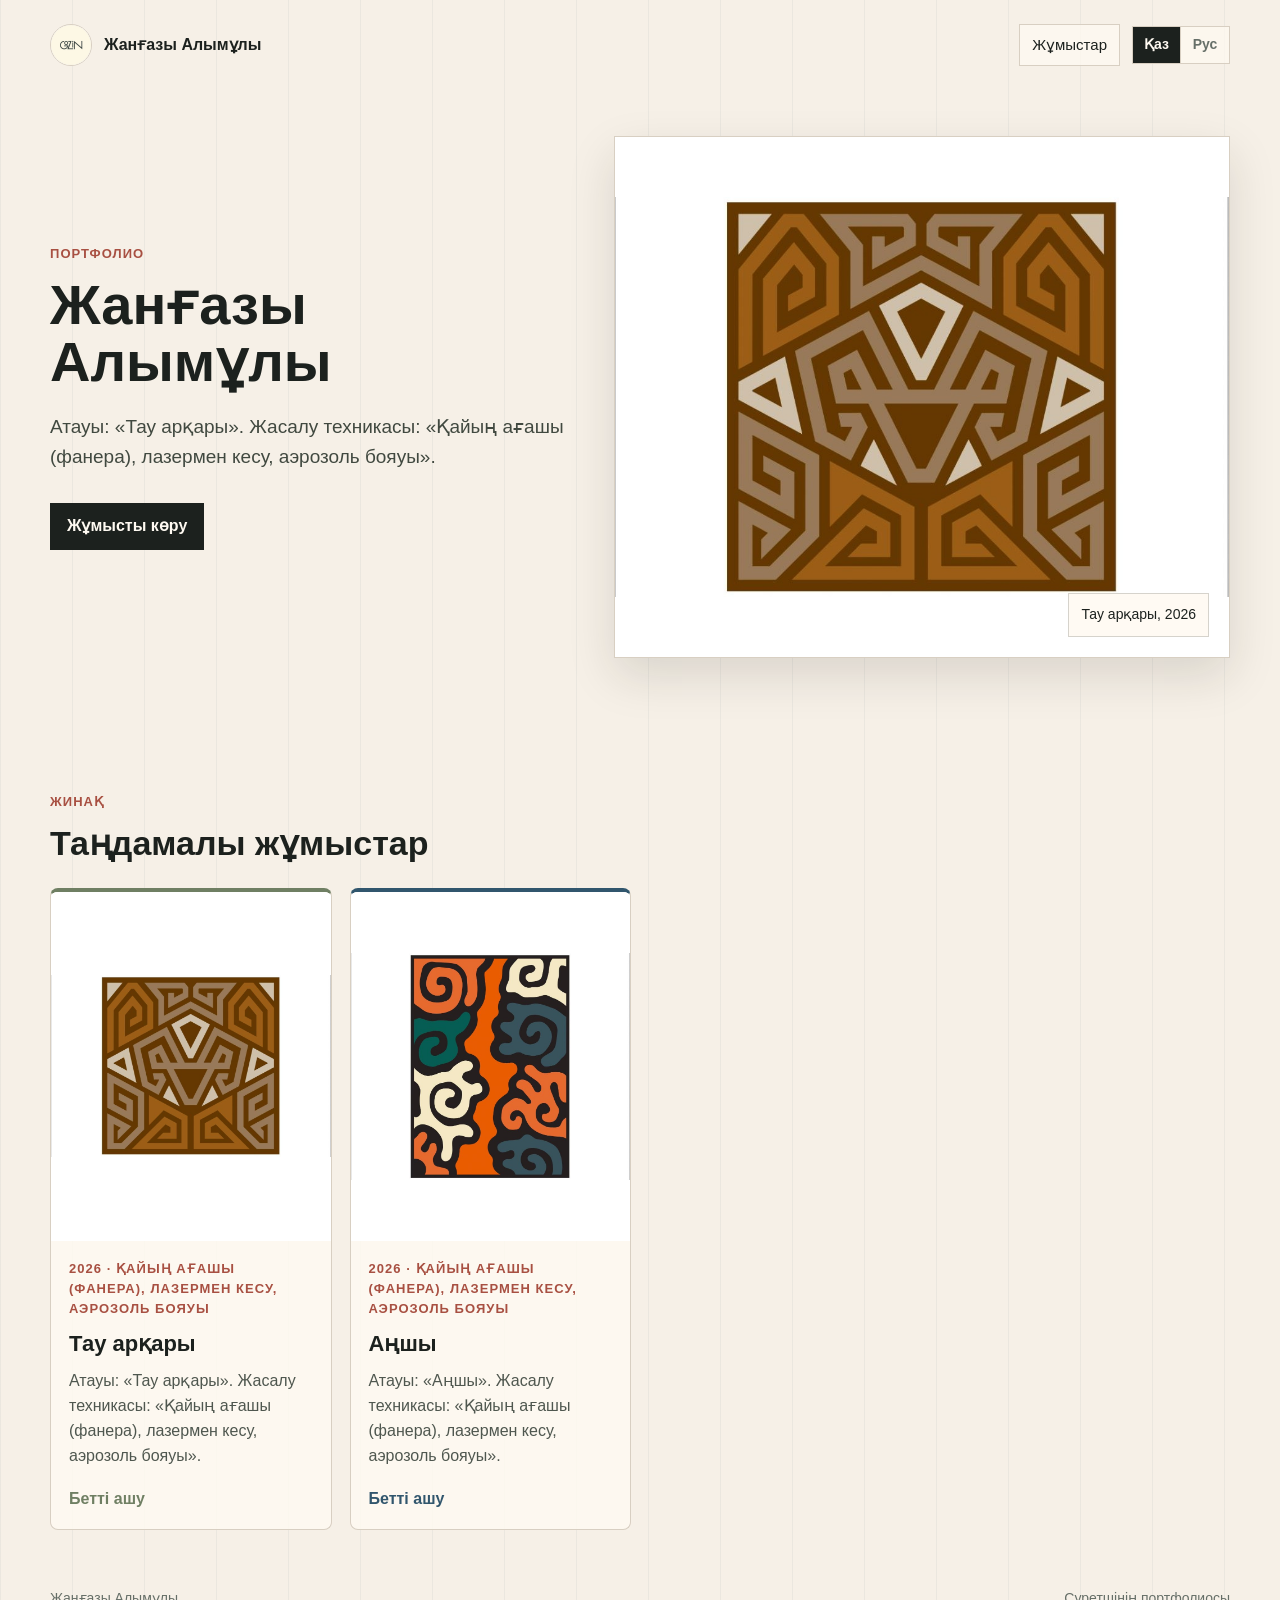
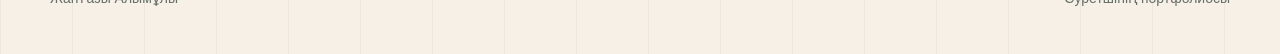
==== index.html @ 6c7fc3ed "Build artist portfolio site" ====
<!doctype html>
<html lang="kk">
  <head>
    <meta charset="utf-8">
    <meta name="viewport" content="width=device-width, initial-scale=1">
    <title>Жанғазы Алымұлы</title>
    <meta name="description" content="Жанғазы Алымұлының шығармашылық портфолиосы.">
    <link rel="stylesheet" href="assets/css/styles.css">
  </head>
  <body data-page="index">
    <header class="site-header">
      <a class="brand" href="index.html" data-i18n-aria="home" aria-label="Басты бет">
        <img class="brand__logo" src="assets/images/logo.jpg" alt="">
        <span data-artist-name>Жанғазы Алымұлы</span>
      </a>
      <div class="header-actions">
        <nav class="site-nav" data-i18n-aria="navigation" aria-label="Навигация">
          <a href="index.html" aria-current="page" data-i18n="navWorks">Жұмыстар</a>
        </nav>
        <div class="language-switch" data-i18n-aria="language" aria-label="Тіл">
          <button type="button" data-lang="kk">Қаз</button>
          <button type="button" data-lang="ru">Рус</button>
        </div>
      </div>
    </header>

    <main>
      <section class="gallery-lead" id="featured-work"></section>

      <section class="section">
        <div class="section__head">
          <div>
            <p class="eyebrow" data-i18n="collection">Жинақ</p>
            <h1 data-i18n="collectionTitle">Таңдамалы жұмыстар</h1>
          </div>
        </div>
        <div class="art-grid" id="artwork-list"></div>
      </section>
    </main>

    <footer class="site-footer">
      <span data-artist-name>Жанғазы Алымұлы</span>
      <span data-i18n="footerCatalog">Суретшінің портфолиосы</span>
    </footer>

    <script src="assets/js/artworks.js"></script>
    <script src="assets/js/app.js"></script>
  </body>
</html>
---- assets/css/styles.css ----
:root {
  --paper: #f6f0e7;
  --surface: #fffaf2;
  --ink: #1c211e;
  --muted: #666f68;
  --line: #d8cfc2;
  --sage: #68785f;
  --brick: #a85042;
  --blue: #31566d;
  --gold: #b68b4f;
  --shadow: 0 18px 44px rgba(33, 29, 24, 0.13);
}

* {
  box-sizing: border-box;
}

html {
  min-height: 100%;
  background: var(--paper);
  color: var(--ink);
  font-family: Inter, "Segoe UI", Arial, sans-serif;
}

body {
  margin: 0;
  min-height: 100vh;
  background:
    linear-gradient(90deg, rgba(49, 86, 109, 0.06) 0 1px, transparent 1px) 0 0 / 72px 72px,
    var(--paper);
}

body,
button,
input {
  font: 400 16px/1.55 Inter, "Segoe UI", Arial, sans-serif;
}

a {
  color: inherit;
  text-decoration: none;
}

img {
  display: block;
  max-width: 100%;
}

.site-header,
.site-footer {
  width: min(1180px, calc(100% - 40px));
  margin: 0 auto;
}

.site-header {
  display: flex;
  align-items: center;
  justify-content: space-between;
  gap: 24px;
  padding: 24px 0;
}

.brand,
.site-nav,
.header-actions,
.language-switch {
  display: flex;
  align-items: center;
}

.brand {
  min-width: 0;
  gap: 12px;
  font-weight: 700;
  letter-spacing: 0;
}

.brand__logo {
  width: 42px;
  height: 42px;
  flex: 0 0 auto;
  border: 1px solid var(--line);
  border-radius: 50%;
  background: #fff;
  object-fit: cover;
}

.header-actions {
  gap: 12px;
  justify-content: flex-end;
}

.site-nav {
  gap: 8px;
}

.site-nav a {
  border: 1px solid transparent;
  padding: 8px 12px;
  color: var(--muted);
  font-size: 15px;
}

.site-nav a:hover,
.site-nav a[aria-current="page"] {
  border-color: var(--line);
  background: rgba(255, 250, 242, 0.74);
  color: var(--ink);
}

.language-switch {
  flex: 0 0 auto;
  border: 1px solid var(--line);
  background: rgba(255, 250, 242, 0.72);
}

.language-switch button {
  min-width: 48px;
  min-height: 36px;
  border: 0;
  border-right: 1px solid var(--line);
  background: transparent;
  color: var(--muted);
  padding: 6px 10px;
  font-size: 14px;
  font-weight: 800;
  cursor: pointer;
}

.language-switch button:last-child {
  border-right: 0;
}

.language-switch button:hover,
.language-switch button.is-active {
  background: var(--ink);
  color: #fffaf2;
}

.site-footer {
  display: flex;
  justify-content: space-between;
  gap: 20px;
  padding: 34px 0 44px;
  color: var(--muted);
  font-size: 14px;
}

.gallery-lead,
.section,
.artwork-hero,
.artwork-story,
.artwork-details,
.artwork-nav {
  width: min(1180px, calc(100% - 40px));
  margin-right: auto;
  margin-left: auto;
}

.gallery-lead {
  display: grid;
  grid-template-columns: minmax(0, 0.92fr) minmax(340px, 1.08fr);
  gap: 40px;
  align-items: center;
  min-height: 72vh;
  padding: 18px 0 52px;
}

.gallery-lead__copy h1,
.section__head h1,
.label-toolbar h1 {
  margin: 0;
  max-width: 760px;
  font-size: 56px;
  line-height: 1.02;
  letter-spacing: 0;
}

.gallery-lead__copy p:not(.eyebrow) {
  max-width: 570px;
  margin: 22px 0 0;
  color: #414940;
  font-size: 19px;
}

.gallery-lead__art {
  position: relative;
  min-height: 520px;
  border: 1px solid var(--line);
  background: var(--surface);
  box-shadow: var(--shadow);
  overflow: hidden;
}

.gallery-lead__art img {
  width: 100%;
  height: 520px;
  background: #fff;
  object-fit: contain;
}

.gallery-lead__art span {
  position: absolute;
  right: 20px;
  bottom: 20px;
  max-width: calc(100% - 40px);
  background: rgba(255, 250, 242, 0.92);
  border: 1px solid rgba(28, 33, 30, 0.18);
  padding: 10px 12px;
  font-size: 14px;
}

.eyebrow,
.meta-line {
  margin: 0 0 12px;
  color: var(--brick);
  font-size: 13px;
  font-weight: 800;
  letter-spacing: 0.08em;
  text-transform: uppercase;
}

.lead-actions,
.section__head {
  display: flex;
  align-items: center;
  gap: 14px;
}

.lead-actions {
  margin-top: 32px;
  flex-wrap: wrap;
}

.button {
  display: inline-flex;
  align-items: center;
  justify-content: center;
  min-height: 44px;
  border: 1px solid var(--ink);
  background: var(--ink);
  color: #fffaf2;
  padding: 10px 16px;
  font-weight: 700;
  cursor: pointer;
}

.button:hover {
  background: #323a35;
}

.button--secondary {
  background: rgba(255, 250, 242, 0.72);
  color: var(--ink);
}

.button--secondary:hover {
  background: var(--surface);
}

.section {
  padding: 54px 0 24px;
}

.section__head {
  justify-content: space-between;
  margin-bottom: 24px;
}

.section__head h1,
.label-toolbar h1 {
  font-size: 34px;
  line-height: 1.16;
}

.art-grid {
  display: grid;
  grid-template-columns: repeat(4, minmax(0, 1fr));
  gap: 18px;
}

.art-card {
  display: flex;
  min-width: 0;
  min-height: 100%;
  flex-direction: column;
  border: 1px solid var(--line);
  border-top: 4px solid var(--accent, var(--sage));
  border-radius: 8px;
  background: rgba(255, 250, 242, 0.82);
  overflow: hidden;
}

.art-card__image {
  aspect-ratio: 4 / 5;
  background: #ede5d9;
  overflow: hidden;
}

.art-card__image img {
  width: 100%;
  height: 100%;
  background: #fff;
  object-fit: contain;
  transition: transform 220ms ease;
}

.art-card:hover .art-card__image img {
  transform: scale(1.03);
}

.art-card__body {
  display: flex;
  flex: 1;
  flex-direction: column;
  padding: 18px;
}

.art-card h2 {
  margin: 0;
  font-size: 22px;
  line-height: 1.18;
  letter-spacing: 0;
}

.art-card p:not(.meta-line) {
  margin: 12px 0 18px;
  color: #4f574f;
}

.text-link {
  margin-top: auto;
  color: var(--accent, var(--brick));
  font-weight: 800;
}

.artwork-hero {
  display: grid;
  grid-template-columns: minmax(320px, 1.05fr) minmax(0, 0.95fr);
  gap: 48px;
  align-items: center;
  padding: 22px 0 54px;
}

.artwork-hero__image {
  margin: 0;
  border: 1px solid var(--line);
  background: var(--surface);
  box-shadow: var(--shadow);
}

.artwork-hero__image img {
  width: 100%;
  max-height: 78vh;
  background: #fff;
  object-fit: contain;
}

.artwork-hero__content {
  border-left: 6px solid var(--accent, var(--sage));
  padding-left: 28px;
}

.artwork-hero h1 {
  margin: 0;
  font-size: 58px;
  line-height: 1.02;
  letter-spacing: 0;
}

.artwork-summary {
  margin: 22px 0 0;
  color: #414940;
  font-size: 20px;
}

.artwork-facts {
  display: grid;
  grid-template-columns: repeat(3, minmax(0, 1fr));
  gap: 12px;
  margin: 30px 0 0;
}

.artwork-facts div,
.artwork-details article {
  min-width: 0;
  border: 1px solid var(--line);
  background: rgba(255, 250, 242, 0.78);
  padding: 16px;
}

.artwork-facts dt,
.artwork-details p {
  margin: 0;
  color: var(--muted);
  font-size: 13px;
}

.artwork-facts dd {
  margin: 4px 0 0;
  font-weight: 800;
}

.artwork-story {
  display: grid;
  grid-template-columns: 280px minmax(0, 1fr);
  gap: 48px;
  border-top: 1px solid var(--line);
  padding: 48px 0;
}

.artwork-story h2 {
  margin: 0;
  font-size: 34px;
  line-height: 1.12;
}

.story-text {
  max-width: 760px;
  color: #323a35;
  font-size: 18px;
}

.story-text p {
  margin: 0 0 18px;
}

.artwork-details {
  display: grid;
  grid-template-columns: repeat(3, minmax(0, 1fr));
  gap: 14px;
  padding-bottom: 42px;
}

.artwork-details strong {
  display: block;
  margin-top: 6px;
  font-size: 18px;
}

.artwork-nav {
  display: grid;
  grid-template-columns: repeat(2, minmax(0, 1fr));
  gap: 14px;
  padding-bottom: 48px;
}

.artwork-nav a {
  border: 1px solid var(--line);
  background: rgba(255, 250, 242, 0.72);
  padding: 18px;
  font-weight: 800;
}

.artwork-nav span {
  display: block;
  margin-bottom: 4px;
  color: var(--muted);
  font-size: 13px;
  font-weight: 500;
}

@media (max-width: 980px) {
  .gallery-lead,
  .artwork-hero,
  .artwork-story {
    grid-template-columns: 1fr;
  }

  .gallery-lead {
    min-height: 0;
  }

  .gallery-lead__copy h1,
  .artwork-hero h1 {
    font-size: 44px;
  }

  .art-grid,
  .artwork-details {
    grid-template-columns: repeat(2, minmax(0, 1fr));
  }

  .artwork-hero__content {
    border-left: 0;
    border-top: 6px solid var(--accent, var(--sage));
    padding: 24px 0 0;
  }
}

@media (max-width: 680px) {
  .site-header,
  .site-footer,
  .gallery-lead,
  .section,
  .artwork-hero,
  .artwork-story,
  .artwork-details,
  .artwork-nav {
    width: min(100% - 24px, 1180px);
  }

  .site-header,
  .site-footer,
  .section__head,
  .artwork-nav {
    align-items: stretch;
    flex-direction: column;
  }

  .site-header {
    gap: 16px;
  }

  .header-actions {
    align-items: stretch;
    flex-direction: column;
  }

  .site-nav {
    width: 100%;
  }

  .site-nav a {
    flex: 1;
    text-align: center;
  }

  .language-switch {
    width: 100%;
  }

  .language-switch button {
    flex: 1;
  }

  .gallery-lead {
    gap: 24px;
    padding-top: 4px;
  }

  .gallery-lead__copy h1,
  .artwork-hero h1 {
    font-size: 36px;
  }

  .section__head h1,
  .artwork-story h2 {
    font-size: 28px;
  }

  .gallery-lead__art,
  .gallery-lead__art img {
    min-height: 0;
    height: auto;
  }

  .art-grid,
  .artwork-facts,
  .artwork-details,
  .artwork-nav {
    grid-template-columns: 1fr;
  }
}
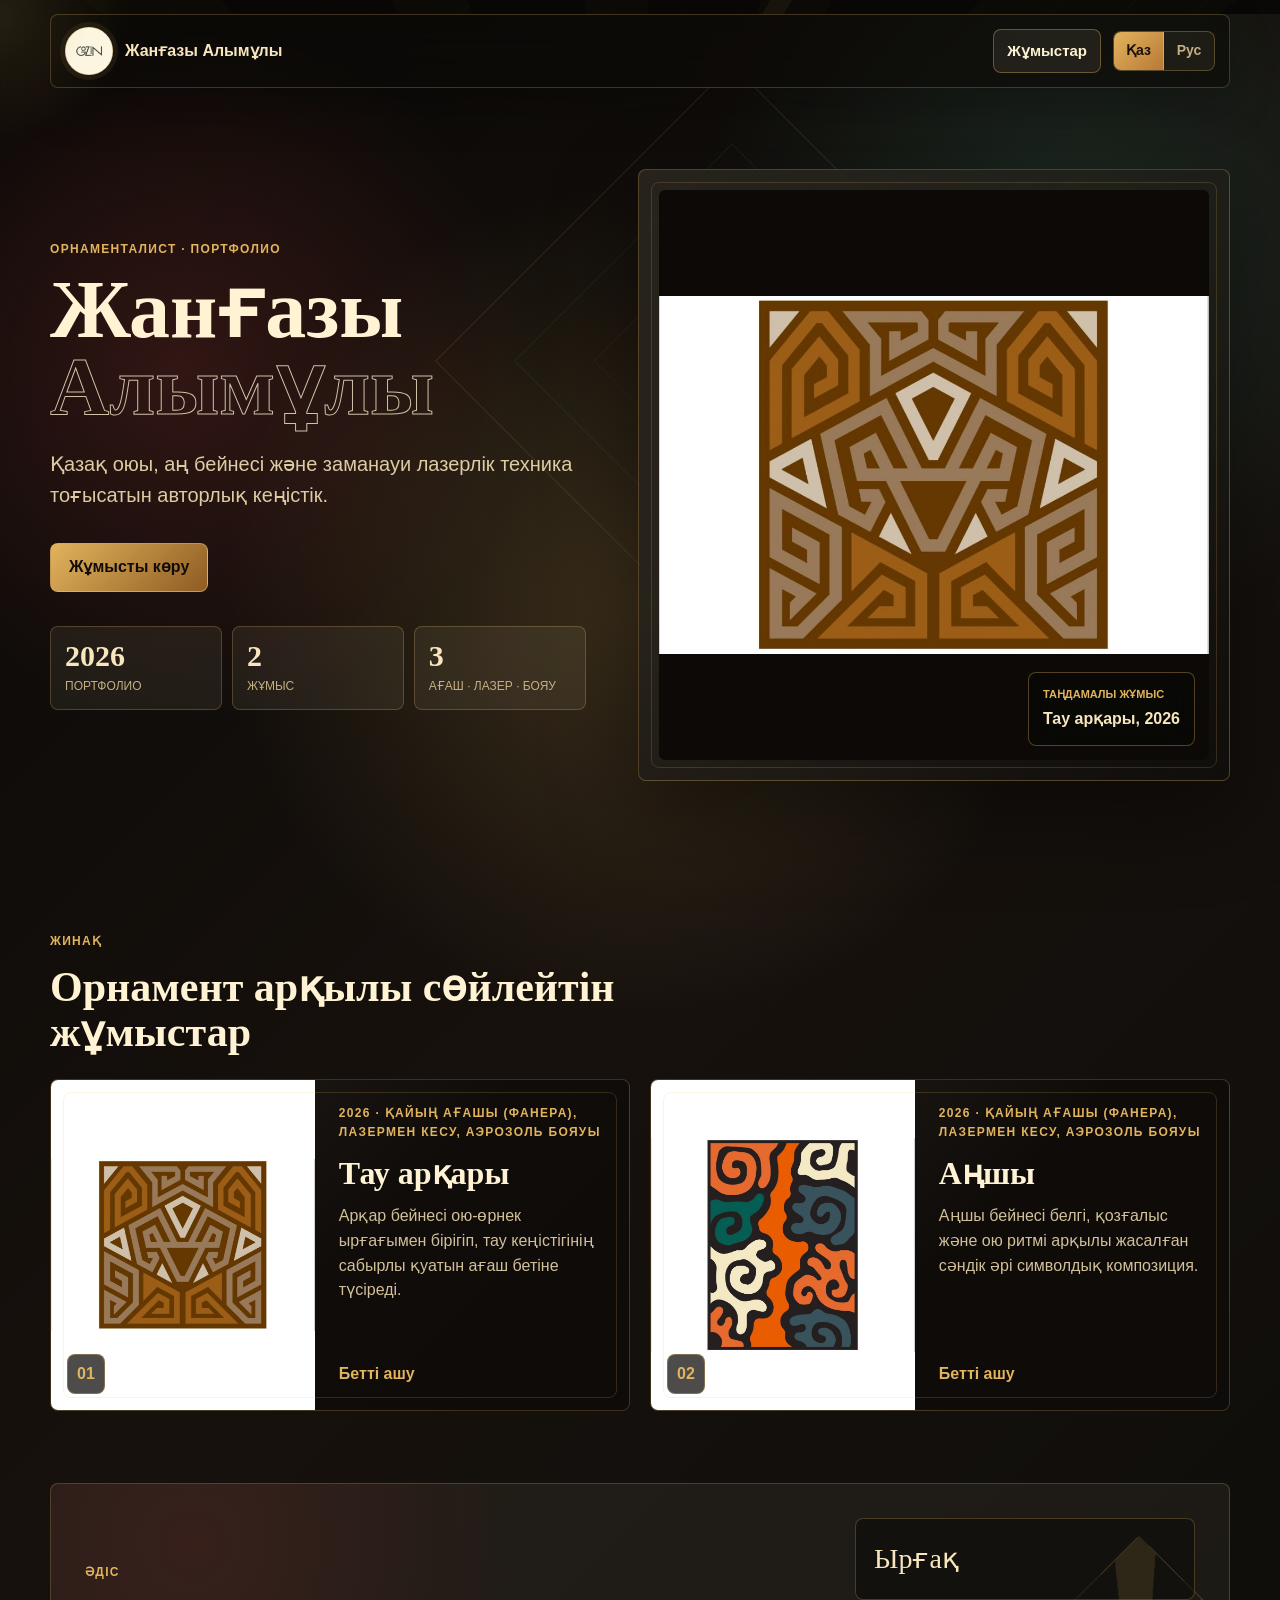
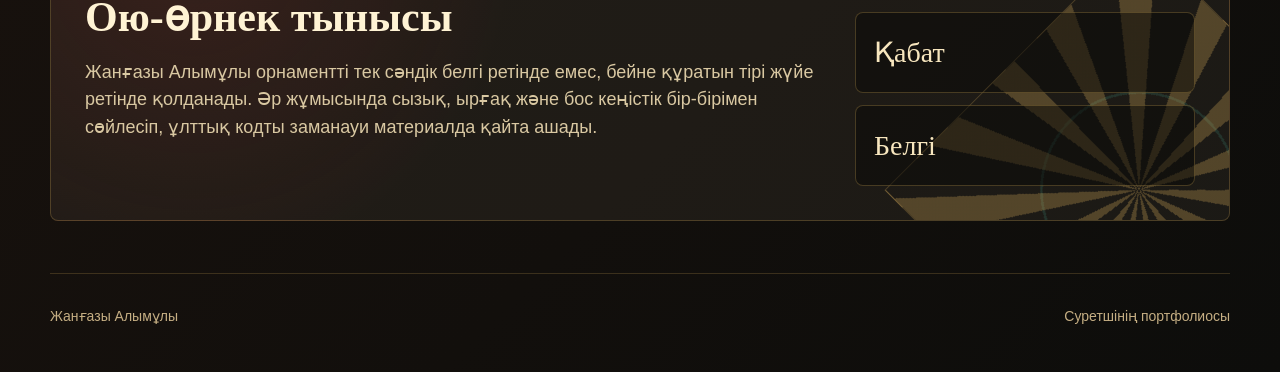
==== commit 63f3cd58: "Redesign portfolio with ornamental premium motion" ====
--- a/index.html
+++ b/index.html
@@ -4,10 +4,13 @@
     <meta charset="utf-8">
     <meta name="viewport" content="width=device-width, initial-scale=1">
     <title>Жанғазы Алымұлы</title>
-    <meta name="description" content="Жанғазы Алымұлының шығармашылық портфолиосы.">
+    <meta name="description" content="Жанғазы Алымұлының орнамент өнеріне арналған портфолиосы.">
     <link rel="stylesheet" href="assets/css/styles.css">
   </head>
   <body data-page="index">
+    <div class="ornament-atmosphere" aria-hidden="true"></div>
+    <div class="cursor-aura" aria-hidden="true"></div>
+
     <header class="site-header">
       <a class="brand" href="index.html" data-i18n-aria="home" aria-label="Басты бет">
         <img class="brand__logo" src="assets/images/logo.jpg" alt="">
@@ -27,15 +30,17 @@
     <main>
       <section class="gallery-lead" id="featured-work"></section>
 
-      <section class="section">
+      <section class="section collection-section">
         <div class="section__head">
           <div>
             <p class="eyebrow" data-i18n="collection">Жинақ</p>
-            <h1 data-i18n="collectionTitle">Таңдамалы жұмыстар</h1>
+            <h1 data-i18n="collectionTitle">Орнамент арқылы сөйлейтін жұмыстар</h1>
           </div>
         </div>
         <div class="art-grid" id="artwork-list"></div>
       </section>
+
+      <section class="ornament-manifesto" id="ornament-story"></section>
     </main>
 
     <footer class="site-footer">
--- a/assets/css/styles.css
+++ b/assets/css/styles.css
@@ -1,14 +1,19 @@
 :root {
-  --paper: #f6f0e7;
-  --surface: #fffaf2;
-  --ink: #1c211e;
-  --muted: #666f68;
-  --line: #d8cfc2;
-  --sage: #68785f;
-  --brick: #a85042;
-  --blue: #31566d;
-  --gold: #b68b4f;
-  --shadow: 0 18px 44px rgba(33, 29, 24, 0.13);
+  --bg: #090806;
+  --bg-2: #15110d;
+  --panel: rgba(31, 24, 17, 0.72);
+  --panel-strong: rgba(247, 230, 190, 0.08);
+  --ink: #fff3d4;
+  --muted: #c5ae83;
+  --line: rgba(246, 205, 127, 0.22);
+  --gold: #e1b45d;
+  --amber: #b97936;
+  --garnet: #842f2e;
+  --teal: #3c8b78;
+  --bone: #f7e6be;
+  --shadow: 0 30px 90px rgba(0, 0, 0, 0.45);
+  --mx: 50%;
+  --my: 30%;
 }
 
 * {
@@ -17,17 +22,21 @@
 
 html {
   min-height: 100%;
-  background: var(--paper);
+  background: var(--bg);
   color: var(--ink);
   font-family: Inter, "Segoe UI", Arial, sans-serif;
+  scroll-behavior: smooth;
 }
 
 body {
+  min-height: 100vh;
   margin: 0;
-  min-height: 100vh;
   background:
-    linear-gradient(90deg, rgba(49, 86, 109, 0.06) 0 1px, transparent 1px) 0 0 / 72px 72px,
-    var(--paper);
+    radial-gradient(circle at var(--mx) var(--my), rgba(225, 180, 93, 0.19), transparent 26rem),
+    radial-gradient(circle at 14% 18%, rgba(132, 47, 46, 0.3), transparent 22rem),
+    radial-gradient(circle at 84% 12%, rgba(60, 139, 120, 0.22), transparent 24rem),
+    linear-gradient(135deg, #090806 0%, #17110d 48%, #0d0d0b 100%);
+  overflow-x: hidden;
 }
 
 body,
@@ -46,108 +55,65 @@
   max-width: 100%;
 }
 
+body::before {
+  position: fixed;
+  inset: 0;
+  z-index: -3;
+  content: "";
+  pointer-events: none;
+  background-image:
+    linear-gradient(90deg, rgba(255, 243, 212, 0.035) 1px, transparent 1px),
+    linear-gradient(0deg, rgba(255, 243, 212, 0.028) 1px, transparent 1px);
+  background-size: 74px 74px;
+  mask-image: radial-gradient(circle at center, #000 0%, transparent 82%);
+}
+
+body::after {
+  position: fixed;
+  inset: 0;
+  z-index: -2;
+  content: "";
+  pointer-events: none;
+  background:
+    repeating-conic-gradient(from 45deg, rgba(225, 180, 93, 0.11) 0 8deg, transparent 8deg 22deg),
+    repeating-linear-gradient(135deg, transparent 0 22px, rgba(247, 230, 190, 0.045) 22px 24px, transparent 24px 52px);
+  opacity: 0.22;
+  filter: blur(0.2px);
+  transform-origin: center;
+  animation: ornamentalDrift 30s linear infinite;
+}
+
+.ornament-atmosphere {
+  position: fixed;
+  inset: -10vh -10vw;
+  z-index: -1;
+  pointer-events: none;
+  background:
+    radial-gradient(circle at 20% 78%, rgba(185, 121, 54, 0.17), transparent 20rem),
+    radial-gradient(circle at 78% 64%, rgba(132, 47, 46, 0.2), transparent 18rem),
+    linear-gradient(120deg, transparent 0 44%, rgba(225, 180, 93, 0.055) 44% 45%, transparent 45% 100%);
+  mix-blend-mode: screen;
+  animation: atmosphereBreathe 9s ease-in-out infinite alternate;
+}
+
+.cursor-aura {
+  position: fixed;
+  z-index: 20;
+  width: 280px;
+  height: 280px;
+  margin: -140px 0 0 -140px;
+  border-radius: 50%;
+  pointer-events: none;
+  background: radial-gradient(circle, rgba(225, 180, 93, 0.18), transparent 67%);
+  opacity: 0.75;
+  transition: transform 120ms ease-out;
+}
+
 .site-header,
-.site-footer {
-  width: min(1180px, calc(100% - 40px));
-  margin: 0 auto;
-}
-
-.site-header {
-  display: flex;
-  align-items: center;
-  justify-content: space-between;
-  gap: 24px;
-  padding: 24px 0;
-}
-
-.brand,
-.site-nav,
-.header-actions,
-.language-switch {
-  display: flex;
-  align-items: center;
-}
-
-.brand {
-  min-width: 0;
-  gap: 12px;
-  font-weight: 700;
-  letter-spacing: 0;
-}
-
-.brand__logo {
-  width: 42px;
-  height: 42px;
-  flex: 0 0 auto;
-  border: 1px solid var(--line);
-  border-radius: 50%;
-  background: #fff;
-  object-fit: cover;
-}
-
-.header-actions {
-  gap: 12px;
-  justify-content: flex-end;
-}
-
-.site-nav {
-  gap: 8px;
-}
-
-.site-nav a {
-  border: 1px solid transparent;
-  padding: 8px 12px;
-  color: var(--muted);
-  font-size: 15px;
-}
-
-.site-nav a:hover,
-.site-nav a[aria-current="page"] {
-  border-color: var(--line);
-  background: rgba(255, 250, 242, 0.74);
-  color: var(--ink);
-}
-
-.language-switch {
-  flex: 0 0 auto;
-  border: 1px solid var(--line);
-  background: rgba(255, 250, 242, 0.72);
-}
-
-.language-switch button {
-  min-width: 48px;
-  min-height: 36px;
-  border: 0;
-  border-right: 1px solid var(--line);
-  background: transparent;
-  color: var(--muted);
-  padding: 6px 10px;
-  font-size: 14px;
-  font-weight: 800;
-  cursor: pointer;
-}
-
-.language-switch button:last-child {
-  border-right: 0;
-}
-
-.language-switch button:hover,
-.language-switch button.is-active {
-  background: var(--ink);
-  color: #fffaf2;
-}
-
-.site-footer {
-  display: flex;
-  justify-content: space-between;
-  gap: 20px;
-  padding: 34px 0 44px;
-  color: var(--muted);
-  font-size: 14px;
-}
-
+.site-footer,
 .gallery-lead,
 .section,
+.ornament-manifesto,
 .artwork-hero,
 .artwork-story,
 .artwork-details,
@@ -157,66 +123,188 @@
   margin-left: auto;
 }
 
+.site-header {
+  position: sticky;
+  top: 14px;
+  z-index: 15;
+  display: flex;
+  align-items: center;
+  justify-content: space-between;
+  gap: 24px;
+  margin-top: 14px;
+  border: 1px solid var(--line);
+  border-radius: 8px;
+  background: rgba(12, 10, 8, 0.62);
+  backdrop-filter: blur(18px);
+  box-shadow: 0 18px 46px rgba(0, 0, 0, 0.24);
+  padding: 12px 14px;
+}
+
+.brand,
+.site-nav,
+.header-actions,
+.language-switch {
+  display: flex;
+  align-items: center;
+}
+
+.brand {
+  min-width: 0;
+  gap: 12px;
+  font-weight: 800;
+  color: var(--bone);
+}
+
+.brand__logo {
+  width: 48px;
+  height: 48px;
+  flex: 0 0 auto;
+  border: 1px solid rgba(225, 180, 93, 0.48);
+  border-radius: 50%;
+  background: #fff;
+  object-fit: cover;
+  box-shadow: 0 0 0 5px rgba(225, 180, 93, 0.08);
+}
+
+.header-actions {
+  gap: 12px;
+  justify-content: flex-end;
+}
+
+.site-nav {
+  gap: 8px;
+}
+
+.site-nav a {
+  border: 1px solid transparent;
+  border-radius: 8px;
+  padding: 9px 13px;
+  color: var(--muted);
+  font-size: 15px;
+  font-weight: 700;
+  transition: 180ms ease;
+}
+
+.site-nav a:hover,
+.site-nav a[aria-current="page"] {
+  border-color: rgba(225, 180, 93, 0.38);
+  background: rgba(247, 230, 190, 0.08);
+  color: var(--ink);
+}
+
+.language-switch {
+  flex: 0 0 auto;
+  border: 1px solid rgba(225, 180, 93, 0.3);
+  border-radius: 8px;
+  background: rgba(247, 230, 190, 0.06);
+  overflow: hidden;
+}
+
+.language-switch button {
+  min-width: 50px;
+  min-height: 38px;
+  border: 0;
+  border-right: 1px solid rgba(225, 180, 93, 0.2);
+  background: transparent;
+  color: var(--muted);
+  padding: 7px 10px;
+  font-size: 14px;
+  font-weight: 900;
+  cursor: pointer;
+  transition: 180ms ease;
+}
+
+.language-switch button:last-child {
+  border-right: 0;
+}
+
+.language-switch button:hover,
+.language-switch button.is-active {
+  background: linear-gradient(135deg, var(--gold), var(--amber));
+  color: #160f0a;
+}
+
 .gallery-lead {
+  position: relative;
   display: grid;
-  grid-template-columns: minmax(0, 0.92fr) minmax(340px, 1.08fr);
-  gap: 40px;
+  grid-template-columns: minmax(0, 0.95fr) minmax(360px, 1.05fr);
+  gap: 52px;
   align-items: center;
-  min-height: 72vh;
-  padding: 18px 0 52px;
+  min-height: calc(100vh - 112px);
+  padding: 70px 0 84px;
+}
+
+.hero-orbit {
+  position: absolute;
+  inset: 8% auto auto 40%;
+  width: 420px;
+  height: 420px;
+  pointer-events: none;
+  opacity: 0.58;
+}
+
+.hero-orbit span {
+  position: absolute;
+  inset: 0;
+  border: 1px solid rgba(225, 180, 93, 0.22);
+  transform: rotate(45deg);
+  animation: orbitTurn 16s linear infinite;
+}
+
+.hero-orbit span:nth-child(2) {
+  inset: 56px;
+  border-color: rgba(60, 139, 120, 0.24);
+  animation-duration: 22s;
+  animation-direction: reverse;
+}
+
+.hero-orbit span:nth-child(3) {
+  inset: 112px;
+  border-color: rgba(132, 47, 46, 0.34);
+  animation-duration: 28s;
+}
+
+.gallery-lead__copy {
+  position: relative;
+  z-index: 2;
 }
 
 .gallery-lead__copy h1,
-.section__head h1,
-.label-toolbar h1 {
+.kinetic-title {
   margin: 0;
-  max-width: 760px;
-  font-size: 56px;
-  line-height: 1.02;
-  letter-spacing: 0;
+  color: var(--ink);
+  font-family: Georgia, "Times New Roman", serif;
+  font-size: 82px;
+  line-height: 0.93;
+  font-weight: 700;
+}
+
+.kinetic-title span {
+  display: block;
+  transform-origin: left center;
+  animation: titleBreathe 4.8s ease-in-out infinite alternate;
+}
+
+.kinetic-title span:nth-child(2) {
+  color: transparent;
+  -webkit-text-stroke: 1px rgba(255, 243, 212, 0.78);
+  animation-delay: 450ms;
 }
 
 .gallery-lead__copy p:not(.eyebrow) {
-  max-width: 570px;
-  margin: 22px 0 0;
-  color: #414940;
-  font-size: 19px;
-}
-
-.gallery-lead__art {
-  position: relative;
-  min-height: 520px;
-  border: 1px solid var(--line);
-  background: var(--surface);
-  box-shadow: var(--shadow);
-  overflow: hidden;
-}
-
-.gallery-lead__art img {
-  width: 100%;
-  height: 520px;
-  background: #fff;
-  object-fit: contain;
-}
-
-.gallery-lead__art span {
-  position: absolute;
-  right: 20px;
-  bottom: 20px;
-  max-width: calc(100% - 40px);
-  background: rgba(255, 250, 242, 0.92);
-  border: 1px solid rgba(28, 33, 30, 0.18);
-  padding: 10px 12px;
-  font-size: 14px;
+  max-width: 600px;
+  margin: 24px 0 0;
+  color: #ddcba4;
+  font-size: 20px;
 }
 
 .eyebrow,
 .meta-line {
-  margin: 0 0 12px;
-  color: var(--brick);
-  font-size: 13px;
-  font-weight: 800;
-  letter-spacing: 0.08em;
+  margin: 0 0 14px;
+  color: var(--gold);
+  font-size: 12px;
+  font-weight: 900;
+  letter-spacing: 0.11em;
   text-transform: uppercase;
 }
 
@@ -224,7 +312,7 @@
 .section__head {
   display: flex;
   align-items: center;
-  gap: 14px;
+  gap: 16px;
 }
 
 .lead-actions {
@@ -233,33 +321,154 @@
 }
 
 .button {
+  position: relative;
   display: inline-flex;
   align-items: center;
   justify-content: center;
-  min-height: 44px;
-  border: 1px solid var(--ink);
-  background: var(--ink);
-  color: #fffaf2;
-  padding: 10px 16px;
-  font-weight: 700;
+  min-height: 48px;
+  border: 1px solid rgba(225, 180, 93, 0.62);
+  border-radius: 8px;
+  background: linear-gradient(135deg, var(--gold), #8f5b22);
+  color: #120c08;
+  padding: 11px 18px;
+  font-weight: 900;
   cursor: pointer;
+  overflow: hidden;
+  transition: transform 180ms ease, box-shadow 180ms ease;
+}
+
+.button::after {
+  position: absolute;
+  inset: 0;
+  content: "";
+  background: linear-gradient(90deg, transparent, rgba(255, 255, 255, 0.4), transparent);
+  transform: translateX(-120%);
+  transition: transform 520ms ease;
 }
 
 .button:hover {
-  background: #323a35;
-}
-
-.button--secondary {
-  background: rgba(255, 250, 242, 0.72);
-  color: var(--ink);
-}
-
-.button--secondary:hover {
-  background: var(--surface);
+  transform: translateY(-2px);
+  box-shadow: 0 16px 38px rgba(225, 180, 93, 0.18);
+}
+
+.button:hover::after {
+  transform: translateX(120%);
+}
+
+.hero-metrics {
+  display: grid;
+  grid-template-columns: repeat(3, minmax(0, 1fr));
+  gap: 10px;
+  max-width: 620px;
+  margin-top: 34px;
+}
+
+.hero-metrics div {
+  min-width: 0;
+  border: 1px solid var(--line);
+  border-radius: 8px;
+  background: rgba(247, 230, 190, 0.065);
+  padding: 14px;
+}
+
+.hero-metrics strong {
+  display: block;
+  color: var(--bone);
+  font-family: Georgia, "Times New Roman", serif;
+  font-size: 30px;
+  line-height: 1;
+}
+
+.hero-metrics span {
+  display: block;
+  margin-top: 6px;
+  color: var(--muted);
+  font-size: 12px;
+  text-transform: uppercase;
+}
+
+.gallery-lead__art,
+.artwork-hero__image {
+  position: relative;
+  border: 1px solid rgba(225, 180, 93, 0.28);
+  border-radius: 8px;
+  background:
+    linear-gradient(135deg, rgba(247, 230, 190, 0.12), rgba(247, 230, 190, 0.02)),
+    rgba(10, 8, 7, 0.76);
+  box-shadow: var(--shadow);
+  overflow: hidden;
+}
+
+.gallery-lead__art {
+  min-height: 610px;
+  padding: 20px;
+  transform: perspective(1100px) rotateY(-3deg) rotateX(2deg);
+  transition: transform 280ms ease, border-color 280ms ease;
+}
+
+.gallery-lead__art:hover {
+  border-color: rgba(225, 180, 93, 0.58);
+  transform: perspective(1100px) rotateY(0deg) rotateX(0deg) translateY(-4px);
+}
+
+.gallery-lead__art::before,
+.artwork-hero__image::before,
+.art-card::before {
+  position: absolute;
+  inset: 12px;
+  z-index: 1;
+  content: "";
+  border: 1px solid rgba(225, 180, 93, 0.18);
+  border-radius: 8px;
+  pointer-events: none;
+}
+
+.gallery-lead__art img {
+  position: relative;
+  z-index: 2;
+  width: 100%;
+  height: 570px;
+  border-radius: 6px;
+  background: #0c0907;
+  object-fit: contain;
+}
+
+.art-frame-glow {
+  position: absolute;
+  inset: 12%;
+  z-index: 0;
+  border-radius: 50%;
+  background: radial-gradient(circle, color-mix(in srgb, var(--accent, var(--gold)) 38%, transparent), transparent 68%);
+  filter: blur(46px);
+  opacity: 0.78;
+  animation: glowPulse 4.5s ease-in-out infinite alternate;
+}
+
+.gallery-lead__caption {
+  position: absolute;
+  right: 34px;
+  bottom: 34px;
+  z-index: 4;
+  max-width: calc(100% - 68px);
+  border: 1px solid rgba(225, 180, 93, 0.34);
+  border-radius: 8px;
+  background: rgba(9, 8, 6, 0.76);
+  backdrop-filter: blur(14px);
+  color: var(--bone);
+  padding: 13px 14px;
+  font-weight: 800;
+}
+
+.gallery-lead__caption small {
+  display: block;
+  margin-bottom: 4px;
+  color: var(--gold);
+  font-size: 11px;
+  text-transform: uppercase;
 }
 
 .section {
-  padding: 54px 0 24px;
+  padding: 56px 0 30px;
 }
 
 .section__head {
@@ -268,32 +477,48 @@
 }
 
 .section__head h1,
-.label-toolbar h1 {
-  font-size: 34px;
-  line-height: 1.16;
+.ornament-manifesto h2,
+.artwork-story h2 {
+  margin: 0;
+  max-width: 760px;
+  color: var(--ink);
+  font-family: Georgia, "Times New Roman", serif;
+  font-size: 42px;
+  line-height: 1.08;
+  font-weight: 700;
 }
 
 .art-grid {
   display: grid;
-  grid-template-columns: repeat(4, minmax(0, 1fr));
-  gap: 18px;
+  grid-template-columns: repeat(2, minmax(0, 1fr));
+  gap: 20px;
 }
 
 .art-card {
-  display: flex;
+  position: relative;
+  display: grid;
+  grid-template-columns: minmax(220px, 0.84fr) minmax(0, 1fr);
   min-width: 0;
   min-height: 100%;
-  flex-direction: column;
-  border: 1px solid var(--line);
-  border-top: 4px solid var(--accent, var(--sage));
-  border-radius: 8px;
-  background: rgba(255, 250, 242, 0.82);
+  border: 1px solid rgba(225, 180, 93, 0.22);
+  border-radius: 8px;
+  background:
+    linear-gradient(135deg, rgba(247, 230, 190, 0.09), transparent 52%),
+    rgba(14, 11, 9, 0.7);
   overflow: hidden;
+  transition: transform 220ms ease, border-color 220ms ease, box-shadow 220ms ease;
+}
+
+.art-card:hover {
+  border-color: rgba(225, 180, 93, 0.58);
+  box-shadow: 0 22px 70px rgba(0, 0, 0, 0.32);
+  transform: translateY(-6px);
 }
 
 .art-card__image {
-  aspect-ratio: 4 / 5;
-  background: #ede5d9;
+  position: relative;
+  min-height: 330px;
+  background: #100d0a;
   overflow: hidden;
 }
 
@@ -302,75 +527,161 @@
   height: 100%;
   background: #fff;
   object-fit: contain;
-  transition: transform 220ms ease;
+  transition: transform 320ms ease, filter 320ms ease;
 }
 
 .art-card:hover .art-card__image img {
-  transform: scale(1.03);
+  filter: saturate(1.08) contrast(1.04);
+  transform: scale(1.04);
+}
+
+.art-card__index {
+  position: absolute;
+  left: 16px;
+  bottom: 16px;
+  z-index: 3;
+  border: 1px solid rgba(225, 180, 93, 0.36);
+  border-radius: 8px;
+  background: rgba(9, 8, 6, 0.72);
+  color: var(--gold);
+  padding: 7px 9px;
+  font-weight: 900;
 }
 
 .art-card__body {
+  position: relative;
+  z-index: 2;
   display: flex;
   flex: 1;
   flex-direction: column;
-  padding: 18px;
+  padding: 24px;
 }
 
 .art-card h2 {
   margin: 0;
-  font-size: 22px;
-  line-height: 1.18;
-  letter-spacing: 0;
+  color: var(--ink);
+  font-family: Georgia, "Times New Roman", serif;
+  font-size: 32px;
+  line-height: 1.08;
+  font-weight: 700;
 }
 
 .art-card p:not(.meta-line) {
-  margin: 12px 0 18px;
-  color: #4f574f;
+  margin: 14px 0 22px;
+  color: #d2c09a;
 }
 
 .text-link {
   margin-top: auto;
-  color: var(--accent, var(--brick));
-  font-weight: 800;
+  color: var(--gold);
+  font-weight: 900;
+  transition: color 180ms ease;
+}
+
+.text-link:hover {
+  color: var(--bone);
+}
+
+.ornament-manifesto {
+  position: relative;
+  display: grid;
+  grid-template-columns: minmax(0, 1fr) 340px;
+  gap: 34px;
+  align-items: center;
+  margin-top: 42px;
+  margin-bottom: 52px;
+  border: 1px solid rgba(225, 180, 93, 0.24);
+  border-radius: 8px;
+  background:
+    radial-gradient(circle at 12% 18%, rgba(132, 47, 46, 0.22), transparent 20rem),
+    rgba(247, 230, 190, 0.055);
+  padding: 34px;
+  overflow: hidden;
+}
+
+.manifesto-pattern {
+  position: absolute;
+  inset: auto -90px -150px auto;
+  width: 360px;
+  height: 360px;
+  border: 1px solid rgba(225, 180, 93, 0.24);
+  background:
+    repeating-conic-gradient(from 45deg, rgba(225, 180, 93, 0.28) 0 10deg, transparent 10deg 24deg),
+    radial-gradient(circle, transparent 0 38%, rgba(60, 139, 120, 0.22) 38% 39%, transparent 39%);
+  transform: rotate(45deg);
+  animation: orbitTurn 28s linear infinite;
+}
+
+.manifesto-copy {
+  position: relative;
+  z-index: 2;
+}
+
+.manifesto-copy p:not(.eyebrow) {
+  max-width: 760px;
+  margin: 18px 0 0;
+  color: #d9c8a2;
+  font-size: 18px;
+}
+
+.manifesto-points {
+  position: relative;
+  z-index: 2;
+  display: grid;
+  gap: 12px;
+}
+
+.manifesto-points span {
+  border: 1px solid rgba(225, 180, 93, 0.26);
+  border-radius: 8px;
+  background: rgba(9, 8, 6, 0.5);
+  color: var(--bone);
+  padding: 18px;
+  font-family: Georgia, "Times New Roman", serif;
+  font-size: 28px;
 }
 
 .artwork-hero {
+  position: relative;
   display: grid;
-  grid-template-columns: minmax(320px, 1.05fr) minmax(0, 0.95fr);
+  grid-template-columns: minmax(340px, 1.02fr) minmax(0, 0.98fr);
   gap: 48px;
   align-items: center;
-  padding: 22px 0 54px;
+  padding: 76px 0 56px;
 }
 
 .artwork-hero__image {
   margin: 0;
-  border: 1px solid var(--line);
-  background: var(--surface);
-  box-shadow: var(--shadow);
+  padding: 18px;
 }
 
 .artwork-hero__image img {
+  position: relative;
+  z-index: 2;
   width: 100%;
-  max-height: 78vh;
+  max-height: 76vh;
+  border-radius: 6px;
   background: #fff;
   object-fit: contain;
 }
 
 .artwork-hero__content {
-  border-left: 6px solid var(--accent, var(--sage));
-  padding-left: 28px;
+  border-left: 1px solid rgba(225, 180, 93, 0.34);
+  padding-left: 30px;
 }
 
 .artwork-hero h1 {
   margin: 0;
-  font-size: 58px;
-  line-height: 1.02;
-  letter-spacing: 0;
+  color: var(--ink);
+  font-family: Georgia, "Times New Roman", serif;
+  font-size: 64px;
+  line-height: 0.98;
+  font-weight: 700;
 }
 
 .artwork-summary {
   margin: 22px 0 0;
-  color: #414940;
+  color: #d9c8a2;
   font-size: 20px;
 }
 
@@ -384,8 +695,9 @@
 .artwork-facts div,
 .artwork-details article {
   min-width: 0;
-  border: 1px solid var(--line);
-  background: rgba(255, 250, 242, 0.78);
+  border: 1px solid rgba(225, 180, 93, 0.22);
+  border-radius: 8px;
+  background: rgba(247, 230, 190, 0.065);
   padding: 16px;
 }
 
@@ -393,32 +705,29 @@
 .artwork-details p {
   margin: 0;
   color: var(--muted);
-  font-size: 13px;
+  font-size: 12px;
+  font-weight: 800;
+  text-transform: uppercase;
 }
 
 .artwork-facts dd {
-  margin: 4px 0 0;
-  font-weight: 800;
+  margin: 6px 0 0;
+  color: var(--ink);
+  font-weight: 900;
 }
 
 .artwork-story {
   display: grid;
-  grid-template-columns: 280px minmax(0, 1fr);
+  grid-template-columns: 300px minmax(0, 1fr);
   gap: 48px;
-  border-top: 1px solid var(--line);
-  padding: 48px 0;
-}
-
-.artwork-story h2 {
-  margin: 0;
-  font-size: 34px;
-  line-height: 1.12;
+  border-top: 1px solid rgba(225, 180, 93, 0.22);
+  padding: 54px 0;
 }
 
 .story-text {
   max-width: 760px;
-  color: #323a35;
-  font-size: 18px;
+  color: #d9c8a2;
+  font-size: 19px;
 }
 
 .story-text p {
@@ -429,12 +738,13 @@
   display: grid;
   grid-template-columns: repeat(3, minmax(0, 1fr));
   gap: 14px;
-  padding-bottom: 42px;
+  padding-bottom: 44px;
 }
 
 .artwork-details strong {
   display: block;
-  margin-top: 6px;
+  margin-top: 8px;
+  color: var(--ink);
   font-size: 18px;
 }
 
@@ -442,49 +752,134 @@
   display: grid;
   grid-template-columns: repeat(2, minmax(0, 1fr));
   gap: 14px;
-  padding-bottom: 48px;
+  padding-bottom: 58px;
 }
 
 .artwork-nav a {
-  border: 1px solid var(--line);
-  background: rgba(255, 250, 242, 0.72);
-  padding: 18px;
-  font-weight: 800;
+  border: 1px solid rgba(225, 180, 93, 0.22);
+  border-radius: 8px;
+  background: rgba(247, 230, 190, 0.055);
+  padding: 20px;
+  font-weight: 900;
+  transition: 180ms ease;
+}
+
+.artwork-nav a:hover {
+  border-color: rgba(225, 180, 93, 0.58);
+  background: rgba(247, 230, 190, 0.09);
 }
 
 .artwork-nav span {
   display: block;
-  margin-bottom: 4px;
+  margin-bottom: 5px;
   color: var(--muted);
-  font-size: 13px;
-  font-weight: 500;
+  font-size: 12px;
+  font-weight: 800;
+  text-transform: uppercase;
+}
+
+.site-footer {
+  display: flex;
+  justify-content: space-between;
+  gap: 20px;
+  border-top: 1px solid rgba(225, 180, 93, 0.2);
+  padding: 32px 0 44px;
+  color: var(--muted);
+  font-size: 14px;
+}
+
+.reveal {
+  opacity: 0;
+  transform: translateY(24px);
+  transition: opacity 700ms ease, transform 700ms ease;
+  transition-delay: var(--delay, 0ms);
+}
+
+.reveal.is-visible {
+  opacity: 1;
+  transform: translateY(0);
+}
+
+@keyframes ornamentalDrift {
+  0% {
+    transform: rotate(0deg) scale(1);
+  }
+  50% {
+    transform: rotate(4deg) scale(1.03);
+  }
+  100% {
+    transform: rotate(0deg) scale(1);
+  }
+}
+
+@keyframes atmosphereBreathe {
+  from {
+    opacity: 0.65;
+    transform: scale(1);
+  }
+  to {
+    opacity: 1;
+    transform: scale(1.04);
+  }
+}
+
+@keyframes orbitTurn {
+  to {
+    transform: rotate(405deg);
+  }
+}
+
+@keyframes titleBreathe {
+  from {
+    transform: translateY(0) scale(1);
+  }
+  to {
+    transform: translateY(-4px) scale(1.015);
+  }
+}
+
+@keyframes glowPulse {
+  from {
+    opacity: 0.48;
+    transform: scale(0.92);
+  }
+  to {
+    opacity: 0.86;
+    transform: scale(1.08);
+  }
 }
 
 @media (max-width: 980px) {
   .gallery-lead,
   .artwork-hero,
-  .artwork-story {
+  .artwork-story,
+  .ornament-manifesto {
     grid-template-columns: 1fr;
   }
 
   .gallery-lead {
     min-height: 0;
+    padding-top: 48px;
   }
 
   .gallery-lead__copy h1,
-  .artwork-hero h1 {
-    font-size: 44px;
+  .kinetic-title {
+    font-size: 58px;
+  }
+
+  .gallery-lead__art {
+    min-height: 0;
   }
 
   .art-grid,
   .artwork-details {
-    grid-template-columns: repeat(2, minmax(0, 1fr));
+    grid-template-columns: 1fr;
   }
 
   .artwork-hero__content {
     border-left: 0;
-    border-top: 6px solid var(--accent, var(--sage));
-    padding: 24px 0 0;
+    border-top: 1px solid rgba(225, 180, 93, 0.34);
+    padding: 26px 0 0;
   }
 }
 
@@ -493,6 +888,7 @@
   .site-footer,
   .gallery-lead,
   .section,
+  .ornament-manifesto,
   .artwork-hero,
   .artwork-story,
   .artwork-details,
@@ -509,7 +905,9 @@
   }
 
   .site-header {
-    gap: 16px;
+    top: 8px;
+    gap: 14px;
+    margin-top: 8px;
   }
 
   .header-actions {
@@ -535,30 +933,76 @@
   }
 
   .gallery-lead {
-    gap: 24px;
-    padding-top: 4px;
+    gap: 28px;
+    padding-top: 34px;
   }
 
   .gallery-lead__copy h1,
+  .kinetic-title,
   .artwork-hero h1 {
-    font-size: 36px;
+    font-size: 42px;
   }
 
   .section__head h1,
+  .ornament-manifesto h2,
   .artwork-story h2 {
-    font-size: 28px;
-  }
-
-  .gallery-lead__art,
+    font-size: 32px;
+  }
+
+  .hero-metrics,
+  .artwork-facts {
+    grid-template-columns: 1fr;
+  }
+
+  .gallery-lead__art {
+    padding: 12px;
+    transform: none;
+  }
+
   .gallery-lead__art img {
-    min-height: 0;
     height: auto;
-  }
-
-  .art-grid,
-  .artwork-facts,
-  .artwork-details,
+    max-height: 520px;
+  }
+
+  .gallery-lead__caption {
+    right: 22px;
+    bottom: 22px;
+    max-width: calc(100% - 44px);
+  }
+
+  .art-card {
+    grid-template-columns: 1fr;
+  }
+
+  .art-card__image {
+    min-height: 280px;
+  }
+
+  .ornament-manifesto {
+    padding: 24px;
+  }
+
   .artwork-nav {
     grid-template-columns: 1fr;
   }
 }
+
+@media (prefers-reduced-motion: reduce) {
+  *,
+  *::before,
+  *::after {
+    animation-duration: 1ms !important;
+    animation-iteration-count: 1 !important;
+    scroll-behavior: auto !important;
+    transition-duration: 1ms !important;
+  }
+
+  .cursor-aura {
+    display: none;
+  }
+
+  .reveal {
+    opacity: 1;
+    transform: none;
+  }
+}
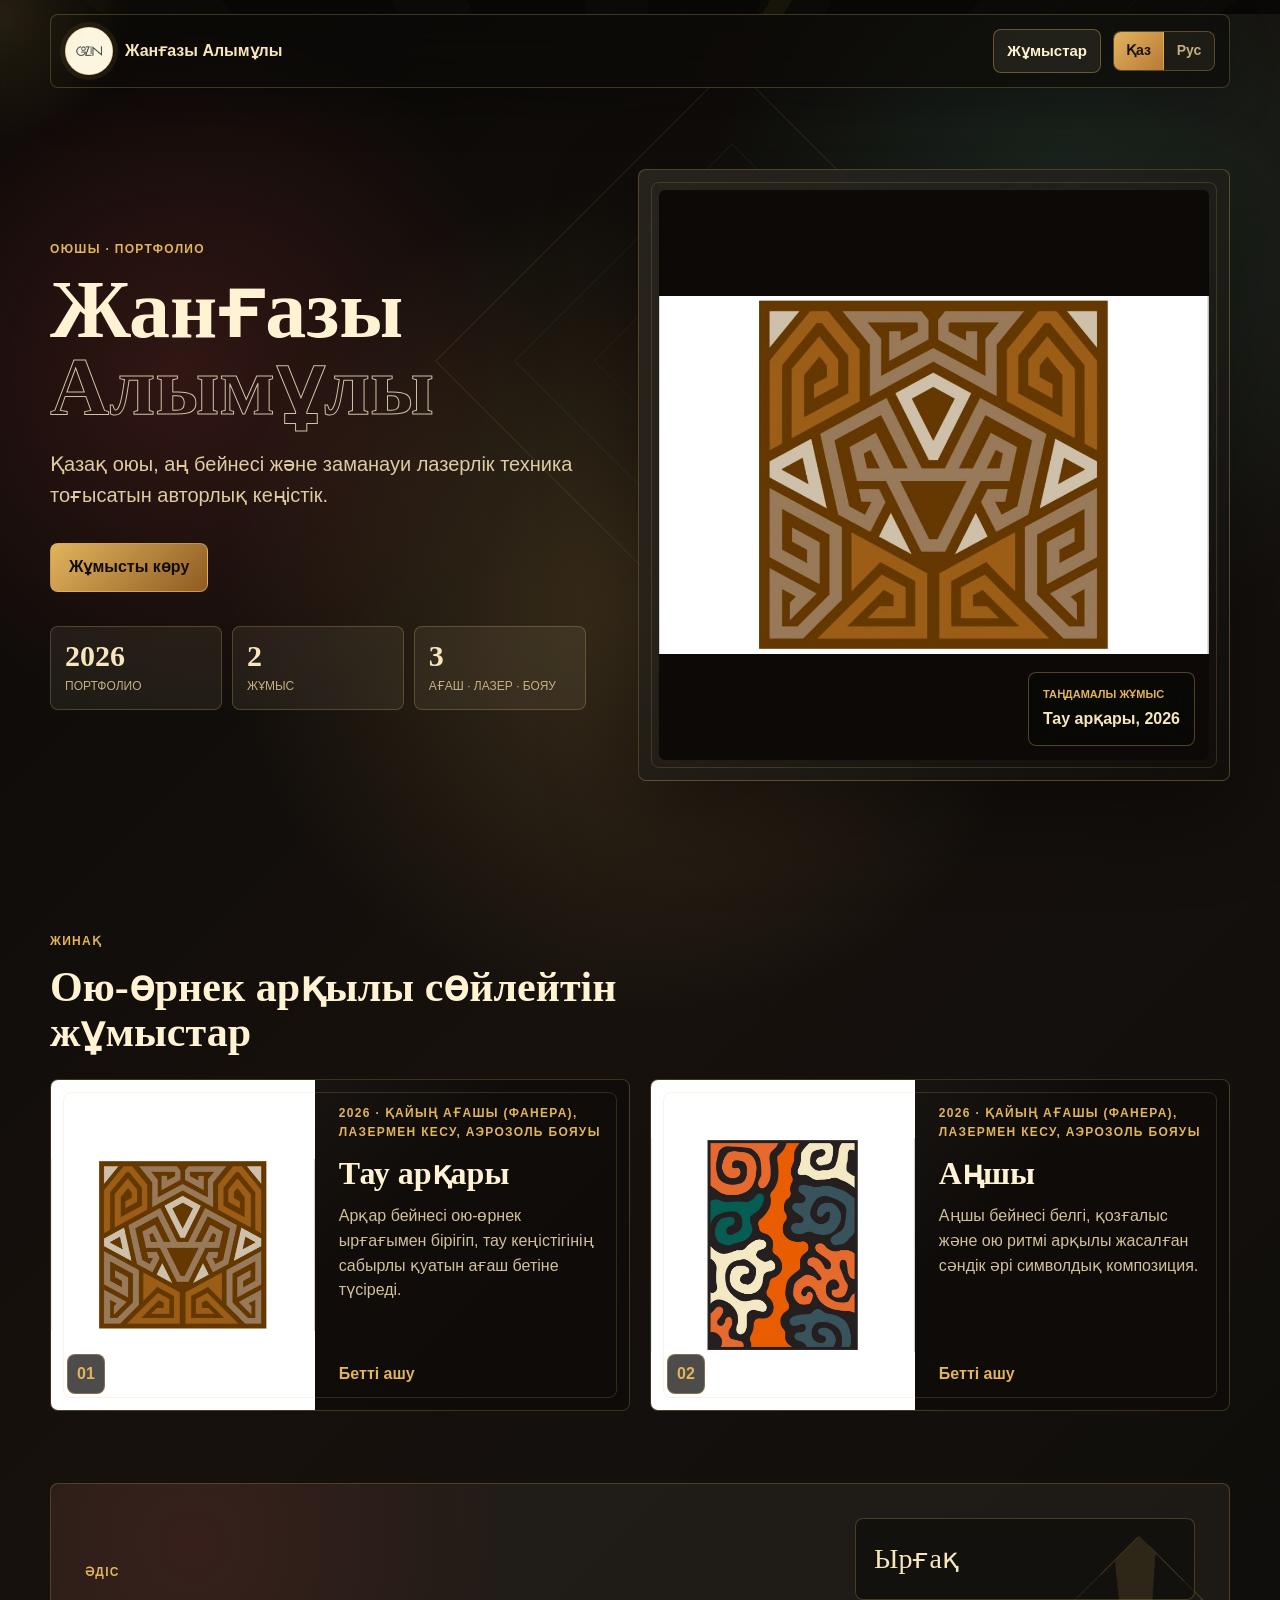
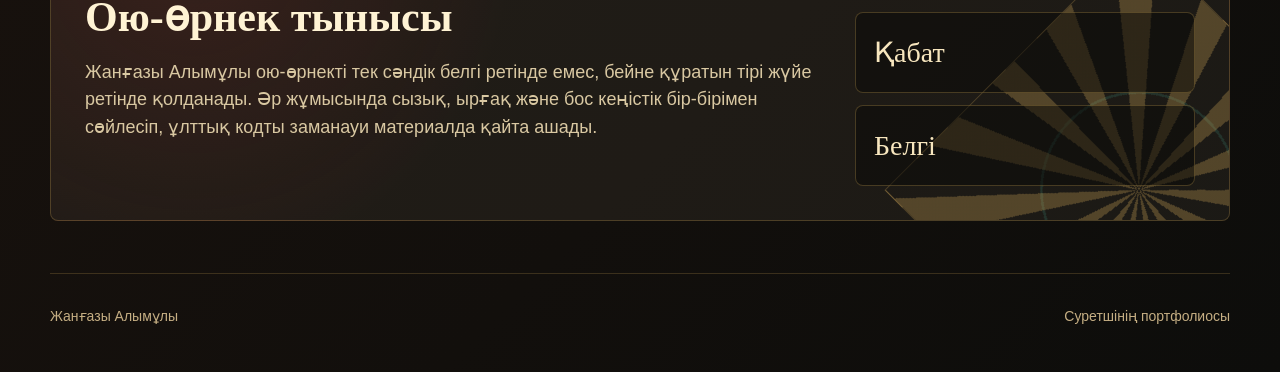
==== commit 936ad1ad: "Use correct Kazakh oiyshy terminology" ====
--- a/index.html
+++ b/index.html
@@ -4,7 +4,7 @@
     <meta charset="utf-8">
     <meta name="viewport" content="width=device-width, initial-scale=1">
     <title>Жанғазы Алымұлы</title>
-    <meta name="description" content="Жанғазы Алымұлының орнамент өнеріне арналған портфолиосы.">
+    <meta name="description" content="Жанғазы Алымұлының ою-өрнек өнеріне арналған портфолиосы.">
     <link rel="stylesheet" href="assets/css/styles.css">
   </head>
   <body data-page="index">
@@ -34,7 +34,7 @@
         <div class="section__head">
           <div>
             <p class="eyebrow" data-i18n="collection">Жинақ</p>
-            <h1 data-i18n="collectionTitle">Орнамент арқылы сөйлейтін жұмыстар</h1>
+            <h1 data-i18n="collectionTitle">Ою-өрнек арқылы сөйлейтін жұмыстар</h1>
           </div>
         </div>
         <div class="art-grid" id="artwork-list"></div>
